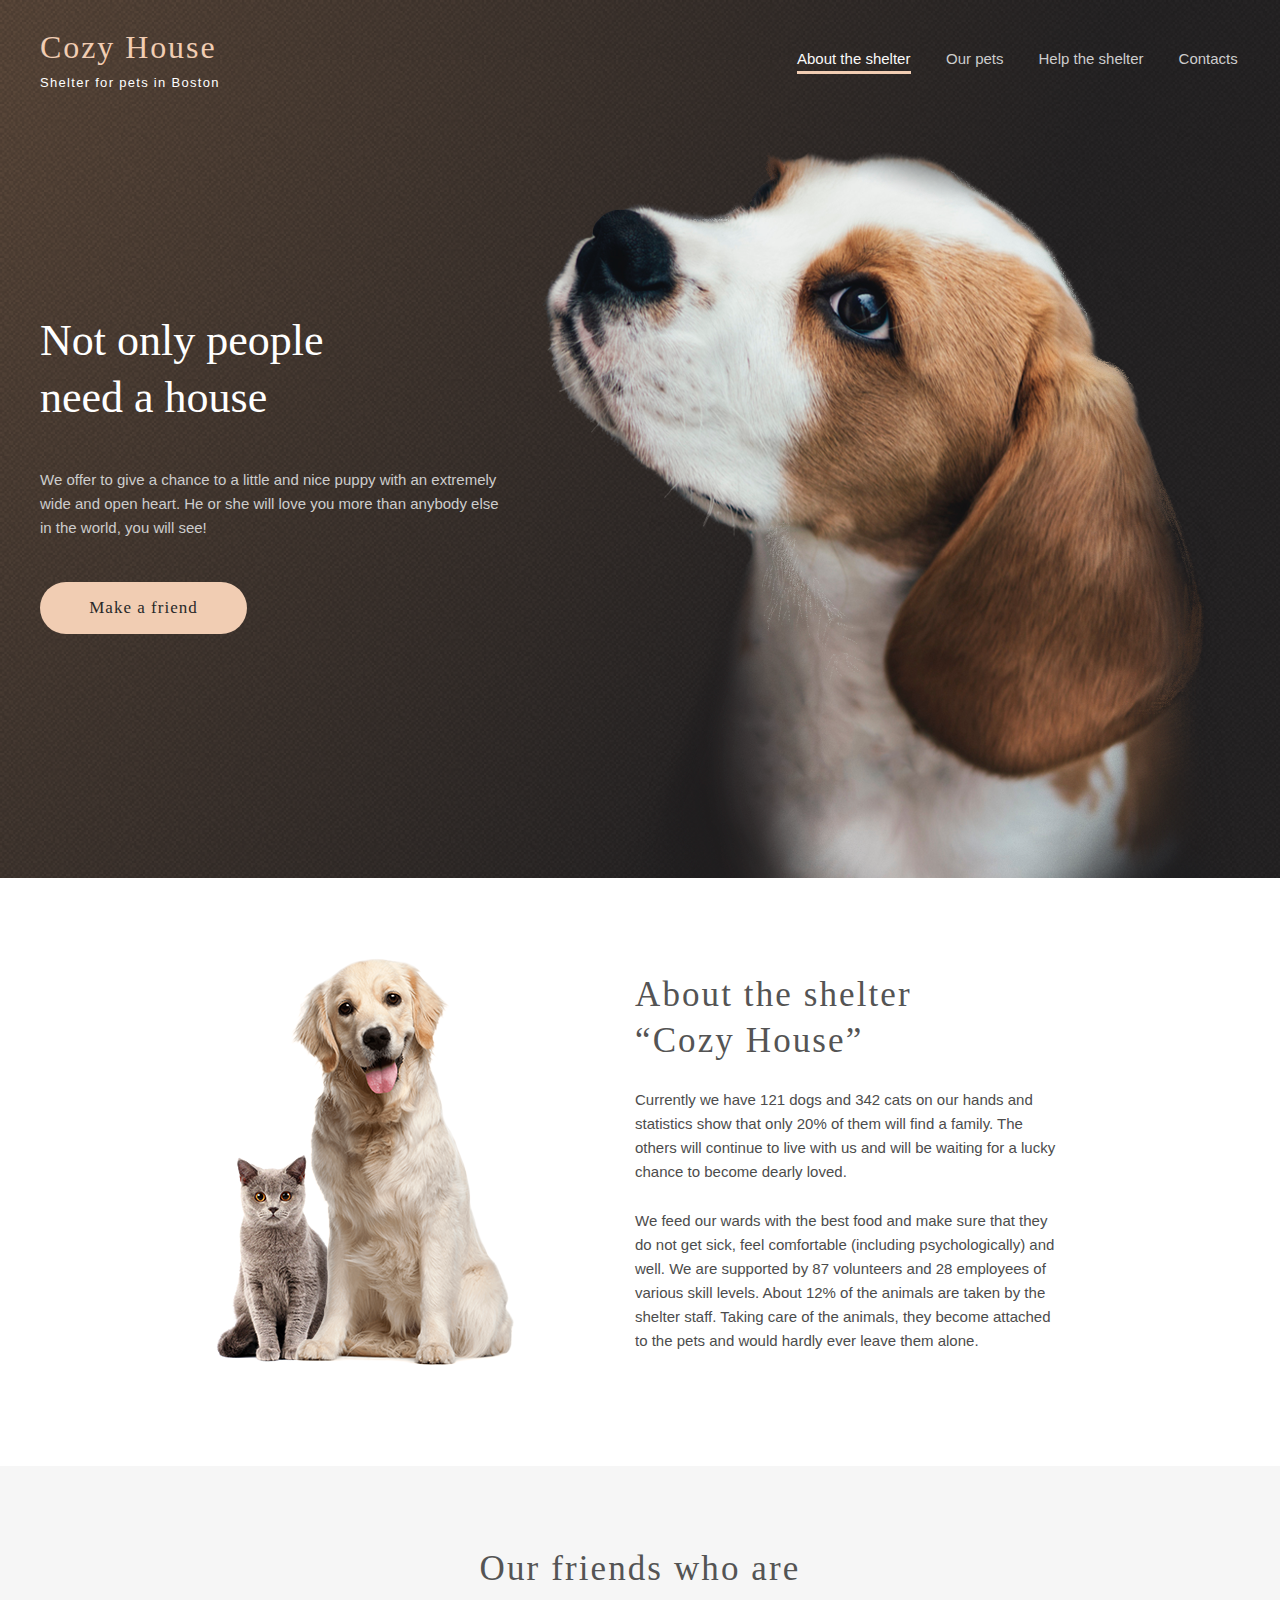
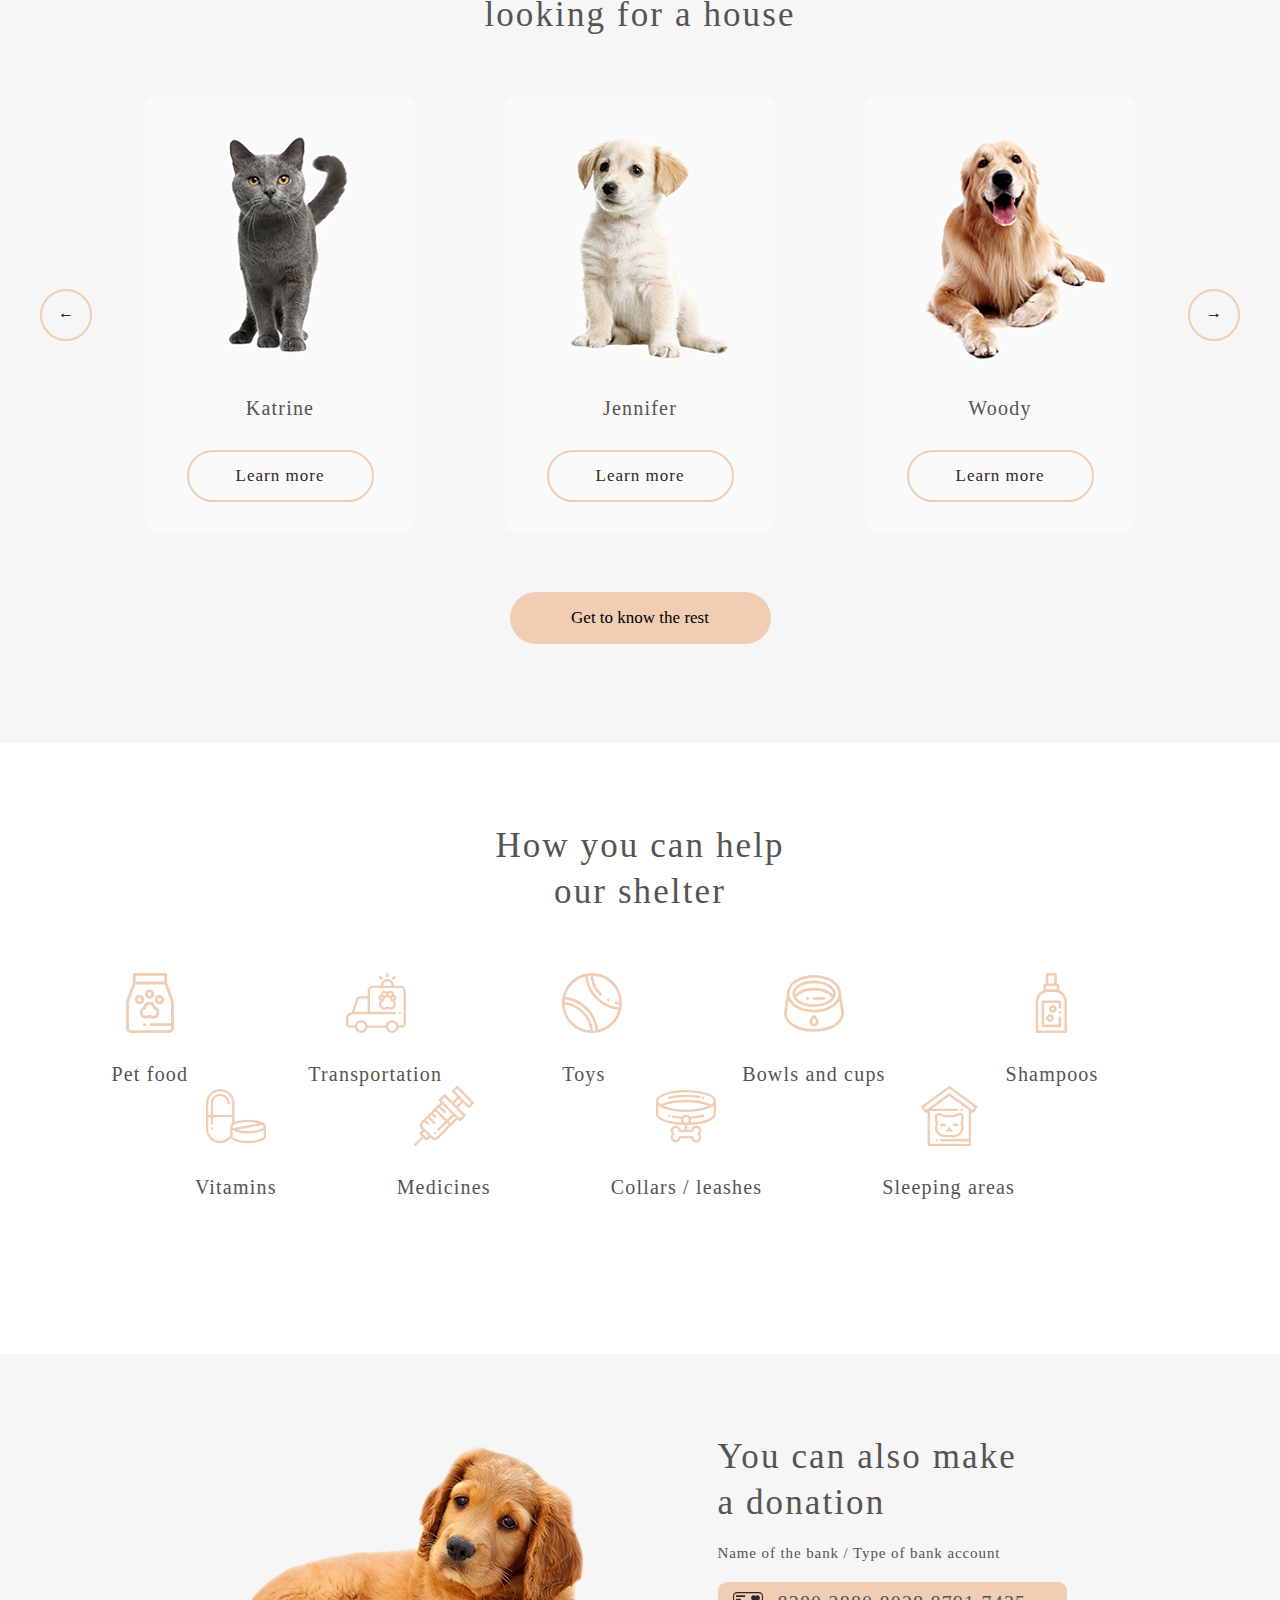
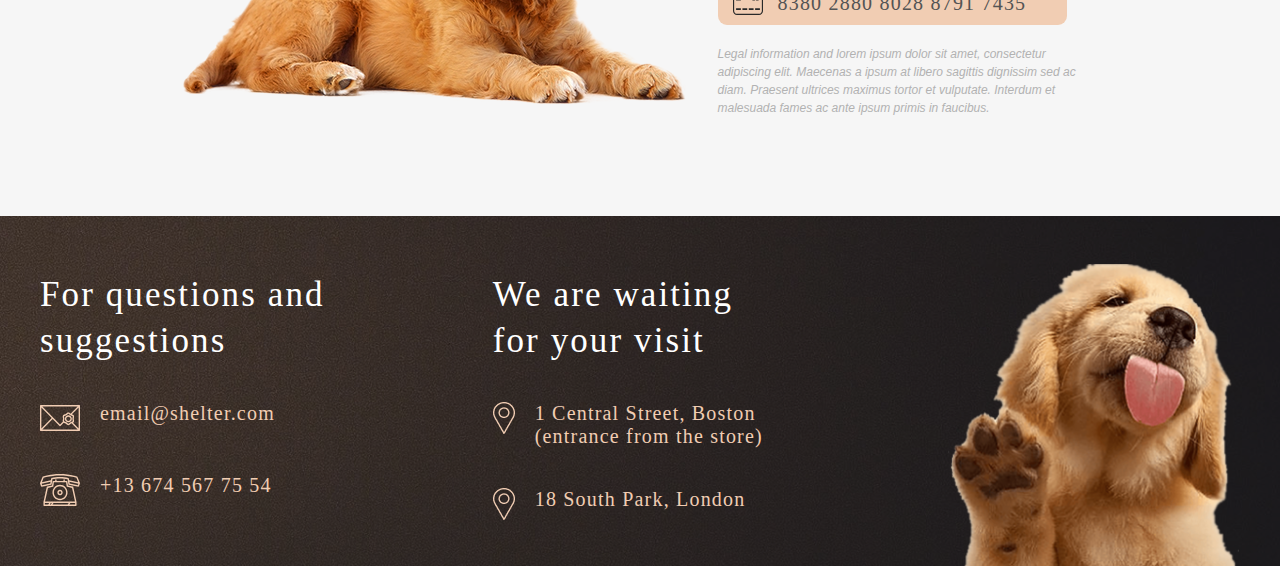
==== index.html @ f7af804f "feat: replaced folder" ====
<!DOCTYPE html>
<html lang="en">
<head>
    <meta charset="UTF-8">
    <meta http-equiv="X-UA-Compatible" content="IE=edge">
    <meta name="viewport" content="width=device-width, initial-scale=1.0">
    <title>Shelter</title>
    <link rel="shortcut icon" href="images/favicon.png" type="image/x-icon">
    <link rel="import" href="import/pets.html">
    <link rel="stylesheet" href="style.css">
</head>
<body>
    <header class="header bg">
        <div class="wrapper">
            <div class="header-wrapper">
                <div class="logo-container">
                    <a href="" class="logo">
                        <h2 class="logo-title">Cozy House</h2>
                        <p class="logo-subtitle">Shelter for pets in Boston</p>
                    </a>
                </div>
                <nav class="nav-conatiner">
                    <ul class="nav-menu">
                        <li class="nav-title">About the shelter
                            <div class="nav-title-line"></div>
                        </li>
                        <li class="nav-item"><a href="pets.html">Our pets</a></li>
                        <li class="nav-item"><a href="#help">Help the shelter</a></li>
                        <li class="nav-item"><a href="#footer">Contacts</a></li>
                    </ul>
                </nav>
            </div>
        </div>
    </header>
    <main class="main">
        <section class="not-only bg">
            <div class="not-only-wrapper wrapper">
                <div class="not-only-container">
                    <h1 class="not-only-title">Not only people need a house</h1>
                    <p class="not-only-text">We offer to give a chance to a little and nice puppy with an extremely wide and open heart. He or she will love you more than anybody else in the world, you will see!</p>
                    <form action="#our-friends">
                        <button class="not-only-button">Make a friend</button>
                    </form>
                </div>
                <div class="only-img-container">
                    <img src="images/start-screen-puppy.png" alt="">
                </div>
            </div>
        </section>
        <section class="about">
            <div class="about-wrapper wrapper">
                <div class="about-img-container">
                    <img src="images/about-pets.png" alt="">
                </div>
                <div class="about-text-container">
                    <h2 class="about-title">About the shelter “Cozy House”</h2>
                    <p class="about-text">Currently we have 121 dogs and 342 cats on our hands and statistics show that only 20% of them will find a family. The others will continue to live with us and will be waiting for a lucky chance to become dearly loved.</p>
                    <p class="about-text">We feed our wards with the best food and make sure that they do not get sick, feel comfortable (including psychologically) and well. We are supported by 87 volunteers and 28 employees of various skill levels. About 12% of the animals are taken by the shelter staff. Taking care of the animals, they become attached to the pets and would hardly ever leave them alone.</p>
                </div>
            </div>
        </section>
        <section class="pets" id="our-friends">
            <div class="pets-wrapper wrapper">
                <div class="pets-title-container">
                    <h2 class="pets-title">Our friends who
                        are looking for a house</h2>
                </div>
                <div class="pets-card-container">
                    <div class="left-arrow circle">
                        <span class="arrow">←</span>
                    </div>
                    <div class="katrine-container card">
                        <img src="images/pets-katrine.png" alt="">
                        <h3 class="pets-name">Katrine</h3>
                        <button class="pets-btn">Learn more</button>
                    </div>
                    <div class="jennifer-container card">
                        <img src="images/pets-jennifer.png" alt="">
                        <h3 class="pets-name">Jennifer</h3>
                        <button class="pets-btn">Learn more</button>
                    </div>
                    <div class="woody-container card">
                        <img src="images/pets-woody.png" alt="">
                        <h3 class="pets-name">Woody</h3>
                        <button class="pets-btn">Learn more</button>
                    </div>
                    <div class="right-arrow circle">
                        <span class="arrow">→</span> 
                    </div>
                </div>
                <div class="know-btn-container">
                    <form action="pets.html" class="to-know-link">
                        <button class="to-know-btn">Get to know the rest</button>
                    </form>
                </div>
            </div>
        </section>
        <section class="help" id="help">
            <div class="help-wrapper wrapper">
                <div class="help-title-container">
                    <h2 class="help-title">How you can help
                        our shelter</h2>
                </div>
                <div class="help-img-container">
                    <div class="pet-food picture">
                        <img src="images/pet-food.svg" alt="">
                        <p>Pet food</p>
                    </div>
                    <div class="transportation picture">
                        <img src="images/transportation.svg" alt="">
                        <p>Transportation</p>
                    </div>
                    <div class="toys picture">
                        <img src="images/toys.svg" alt="">
                        <p>Toys</p>
                    </div>
                    <div class="bowls picture">
                        <img src="images/bowls-and-cups.svg" alt="">
                        <p>Bowls and cups</p>
                    </div>
                    <div class="shampoos picture">
                        <img src="images/shampoos.svg" alt="">
                        <p>Shampoos</p>
                    </div>
                    <div class="vitamins picture">
                        <img src="images/vitamins.svg" alt="">
                        <p>Vitamins</p>
                    </div>
                    <div class="medicines picture">
                        <img src="images/medicines.svg" alt="">
                        <p>Medicines</p>
                    </div>
                    <div class="collars picture">
                        <img src="images/collars.svg" alt="">
                        <p>Collars / leashes</p>
                    </div>
                    <div class="sleeping picture">
                        <img src="images/sleeping-area.svg" alt="">
                        <p>Sleeping areas</p>
                    </div>
                </div>
            </div>
        </section>
        <section class="donation">
            <div class="donation-wrapper wrapper">
                <div class="donation-img">
                    <img src="images/donation-dog.png" alt="">
                </div>
                <div class="donation-text-container">
                    <h2 class="donation-title">You can also make a donation</h2>
                    <p class="donation-subtitle">Name of the bank / Type of bank account</p>
                    <div class="credit-card">
                        <img src="images/credit-card.svg" alt="">
                        <p><a href="#" class="card-number">8380 2880 8028 8791 7435</a></p>
                    </div>
                    <p class="remark">Legal information and lorem ipsum dolor sit amet, consectetur adipiscing elit. Maecenas a ipsum at libero sagittis dignissim sed ac diam. Praesent ultrices maximus tortor et vulputate. Interdum et malesuada fames ac ante ipsum primis in faucibus.</p>
                </div>
            </div>
        </section>
    </main>
    <footer class="footer" id="footer">
        <div class="footer-wrapper wrapper">
            <div class="for-questions-container comm">
                <h2 class="questions-title">For questions and suggestions</h2>
                <div class="email-contanier link">
                    <img src="images/email.svg" alt="">
                    <p><a href="mailto:gmail.com" class="email">email@shelter.com</a></p>
                </div>
                <div class="phone-container link">
                    <img src="images/phone.svg" alt="">
                    <p><a href="tel:+136745677554" class="phone">+13 674 567 75 54</a></p>
                </div>
            </div>
            <div class="for-visit-container comm">
                <h2 class="visit-title">We are waiting for your visit</h2>
                <div class="boston-contanier link">
                    <img src="images/marker.png" alt="">
                    <p class="boston-adress"><a href="https://goo.gl/maps/Cf7Hf8uhvpAfavXR6" target="_blank" class="london maps">1 Central Street, Boston (entrance from the store)</a></p>
                </div>
                <div class="london-container link">
                    <img src="images/marker.png" alt="">
                    <p><a href="https://goo.gl/maps/LwQgQwnL8hPdisD29" target="_blank" class="boston maps">18 South Park, London</a></p>
                </div>
            </div>
            <div class="footer-img-container">
                <img src="images/footer-dog.png" alt="">
            </div>
        </div>
    </footer>
<script src="index.js"></script>
</body>
</html>
---- style.css ----
*,
*::before,
*::after {
  box-sizing: border-box;
}

ul[class],
ol[class] {
  padding: 0;
}

body,
h1,
h2,
h3,
h4,
p,
ul[class],
ol[class],
li,
figure,
figcaption,
blockquote,
dl,
dd {
  margin: 0;
}

body {
  min-height: 100vh;
  scroll-behavior: smooth;
  text-rendering: optimizeSpeed;
  line-height: 1.5;
}

ul[class],
ol[class] {
  list-style: none;
}

a:not([class]) {
  text-decoration-skip-ink: auto;
}

a{
    text-decoration: none;
}

img {
  max-width: 100%;
  display: block;
}

article > * + * {
  margin-top: 1em;
}

input,
button,
textarea,
select {
  font: inherit;
}

.wrapper{
    max-width: 1200px;
    margin: 0 auto;
}

.header{
    padding-top: 30px;
    height: 60px;
}

.header-wrapper{
    display: flex;
    flex-wrap: wrap;
    align-items: center;
    justify-content: space-between;
}

.logo-container{
    align-items: center;
}

.logo-title{
    font-family: 'Georgia';
    font-style: normal;
    font-weight: 400;
    font-size: 32px;
    line-height: 110%;
    letter-spacing: 0.06em;
    color: #F1CDB3;
}

.logo-subtitle{
    font-family: 'Arial';
    font-style: normal;
    font-weight: 400;
    font-size: 13px;
    line-height: 15px;  
    letter-spacing: 0.1em;
    color: #FFFFFF;
    margin-top: 10px;
}

.nav-conatiner{
    width: 443px;
    height: 27px;
    left: 757px;
    top: 16px;
}

.nav-title{
    padding: 0px;
    font-family: 'Arial';
    font-style: normal;
    font-weight: 400;
    font-size: 15px;
    line-height: 160%;
    color: #FAFAFA;
}

.nav-title-line{
    width: 114px;
    height: 3px;
    background: #F1CDB3;
    
}

.nav-menu{
    display: flex;
    flex-wrap: wrap;
}

.nav-menu a{
    font-family: 'Arial';
    font-style: normal;
    font-weight: 400;
    font-size: 15px;
    line-height: 160%;
    color: #CDCDCD;
}

.nav-menu a:hover{
    opacity: 1.2;
    transition: 0.3s;
    cursor: pointer;
    color: #FAFAFA;
}

.nav-item{
    font-family: 'Arial';
    font-style: normal;
    font-weight: 400;
    font-size: 15px;
    line-height: 160%;
    color: #CDCDCD;
    margin-left: 35px;
}

.nav-item:hover{
    opacity: 1.2;
    transition: 0.3s;
    cursor: pointer;
    color: #FAFAFA;
}

.bg{
    background:url(images/start-screen.png) ;
    background-size: cover;
}

.not-only{
   height: 818px;
}

.not-only-wrapper{
    display: flex;
    justify-content: space-between;
    align-items: center;
}

.not-only-container{
    margin-bottom: 155px;
    justify-content: space-between;
}


.not-only-title{
    max-width: 310px;
    padding-top: 163px;
    padding-bottom: 42px;
    font-family: 'Georgia';
    font-style: normal;
    font-weight: 400;
    font-size: 44px;
    line-height: 130%;
    color: #FFFFFF;
}

.not-only-text{
    max-width: 460px;
    padding-bottom: 42px;
    font-family: 'Arial';
    font-style: normal;
    font-weight: 400;
    font-size: 15px;
    line-height: 160%;
    color: #CDCDCD;
}

.not-only-button{
    width: 207px;
    height: 52px;
    background: #F1CDB3;
    border-radius: 100px;
    border-style: none;
    font-family: 'Georgia';
    font-style: normal;
    font-weight: 400;
    font-size: 17px;
    line-height: 130%;
    letter-spacing: 0.06em;
    color: #292929;
}

.not-only-button a{
    font-family: 'Georgia';
    font-style: normal;
    font-weight: 400;
    font-size: 17px;
    line-height: 130%;
    letter-spacing: 0.06em;
    color: #292929;
}

.not-only-button:hover{
    cursor: pointer;
    transition: 0.6s;
    background: #FDDCC4;
}

.not-only-button::before{
    opacity: 1.2;
}

.only-img-container{
    display: flex;
    flex-direction: column;
    align-items: flex-end;
    margin-top: 90px;
}

.about{
    height: 588px;
}

.about-wrapper{
    display: flex;
    justify-content: center;
}

.about-img-container{
    margin-top: 80px;
    margin-right: 120px;
}

.about-text-container{
    display: flex;
    flex-direction: column;
    margin-top: 94px;
}

.about-title{
    max-width: 370px;
    margin-bottom: 25px;
    font-family: 'Georgia';
    font-style: normal;
    font-weight: 400;
    font-size: 35px;
    line-height: 130%;
    align-items: center;
    letter-spacing: 0.06em;
    color: #545454;
}

.about-text{
    max-width: 430px;
    padding-bottom: 25px;
    font-family: 'Arial';
    font-style: normal;
    font-weight: 400;
    font-size: 15px;
    line-height: 160%;
    color: #4C4C4C;
}

.about-text:last-child{
    padding-bottom: 0px;
}

.pets{
    height: 877px;
    background-color: #F6F6F6;
}

.pets-title-container{
    display: flex;
    justify-content: center;
}

.pets-title{
    max-width: 400px;
    text-align: center;
    padding-top: 80px;
    font-family: 'Georgia';
    font-style: normal;
    font-weight: 400;
    font-size: 35px;
    line-height: 130%;
    letter-spacing: 0.06em;
    color: #545454;
}

.pets-card-container{
    display: flex;
    flex-direction: row;
    justify-content: center;
    height: 435px;
    margin-top: 60px;
}

.circle{
    width: 52px;
    height: 52px;
    border: 2px solid #F1CDB3;
    border-radius: 100px;
    margin-top: 192px;
}

.circle:hover{
    cursor: pointer;
    transition: 0.6s;
    background: #FDDCC4;
    border-color: #FDDCC4;
}

.arrow{
    display: flex;
    justify-content: center;
    margin-top: 10px;
}

.left-arrow{
    margin-right: 53px;
}

.right-arrow{
    margin-left: 53px;
}

.card{
    width: 270px;
    height: 435px;
    background-color: #FAFAFA;
    border-radius: 9px;
    margin-right: 90px;
}

.card:hover{
    background-color: #FFFFFF;
    opacity: 0.7s;
    cursor: pointer;
    transition: 0.6s;
}

.woody-container{
    margin-right: 0;
}

.pets-name{
    font-family: 'Georgia';
    font-style: normal;
    font-weight: 400;
    font-size: 20px;
    line-height: 23px;
    letter-spacing: 0.06em;
    color: #545454;
    padding-top: 30px;
    text-align: center;
}

.pets-btn{
    width: 187px;
    height: 52px;
    border: 2px solid #F1CDB3;
    border-radius: 100px;
    margin-top: 30px;
    margin-left: 41.5px;
    font-family: 'Georgia';
    font-style: normal;
    font-weight: 400;
    font-size: 17px;
    line-height: 130%;
    letter-spacing: 0.06em;
    color: #292929;
    background-color: #FAFAFA;
}

.pets-btn:hover{
    background: #FDDCC4;
    border-color:#FDDCC4;
    cursor: pointer;
    transition: 0.6s;
}

.know-btn-container{
    display: flex;
    justify-content: center;
}

.to-know-btn{
    width: 261px;
    height: 52px;
    margin-top: 60px;
    background: #F1CDB3;
    border-radius: 100px;
    border-style: none;
    border-color:#F1CDB3 ;
}

.to-know-link{
    font-family: 'Georgia';
    font-style: normal;
    font-weight: 400;
    font-size: 17px;
    text-align: center;
    line-height: 130%;
    letter-spacing: 0.06em;
    color: #292929;
}

.to-know-btn:hover{
    cursor: pointer;
    transition: 0.6s;
    background: #FDDCC4;
}

.help{
    height: 611px;
    background: #FFFFFF;
}

.help-title-container{
    display: flex;
    justify-content: center;
}

.help-title{
    margin-top: 80px;
    max-width: 308px;
    height: 90px;
    font-family: 'Georgia';
    font-style: normal;
    font-weight: 400;
    font-size: 35px;
    line-height: 130%;
    text-align: center;
    letter-spacing: 0.06em;
    color: #545454;
}

.help-img-container{
    display: flex;
    flex-direction: row;
    justify-content: center;
    flex-wrap: wrap;
    align-items: center;
    align-content: space-around;
    margin-top: 60px;
    margin-left: 50px;
}

.picture{
    margin-right: 120px;
}

.help-img-container p{
    margin-top: 30px;
    font-family: 'Georgia';
    font-style: normal;
    font-weight: 400;
    font-size: 20px;
    line-height: 115%;
    letter-spacing: 0.06em;
    color: #545454;
}

.help-img-container img{
   margin: 0 auto;
}

.donation{
    height: 462px;
    background-color: #F6F6F6;
}

.donation-wrapper{
    display: flex;
    width: 915px;
}

.donation-img{
    margin-top: 91px;
}

.donation-text-container{
    margin-top: 80px;
    margin-left: 30px;
}

.donation-title{
    max-width: 300px;
    font-family: 'Georgia';
    font-style: normal;
    font-weight: 400;
    font-size: 35px;
    line-height: 130%;
    align-items: center;
    letter-spacing: 0.06em;
    color: #545454;
}

.donation-subtitle{
    margin-top: 20px;
    font-family: 'Georgia';
    font-style: normal;
    font-weight: 400;
    font-size: 15px;
    line-height: 110%;
    align-items: center;
    letter-spacing: 0.06em;
    color: #545454;
}

.credit-card{
    display: flex;
    margin-top: 20px;
    width: 349px;
    height: 43px;
    background: #F1CDB3;
    border-radius: 9px;
}

.credit-card img{
    max-width: 30px;
    max-height: 23px;
    margin-top: 10px;
    margin-left: 15px;
}

.credit-card p{
    margin-top: 10px;
}

.card-number{
    margin-left: 15px;
    font-family: 'Georgia';
    font-style: normal;
    font-weight: 400;
    font-size: 20px;
    line-height: 115%;
    letter-spacing: 0.06em;
    color: #545454;
    text-align: center;
}

.remark{
    max-width: 380px;
    margin-top: 20px;
    font-family: 'Arial';
    font-style: italic;
    font-weight: 400;
    font-size: 12px;
    line-height: 18px;
    align-items: center;
    color: #B2B2B2;
}

.footer{
    height: 350px;
    background: url(images/footer-background.png);
    background-size: cover;
}

.footer-wrapper{
    display: flex;
}

.questions-title{
    max-width: 300px;
    height: 90px;
    font-family: 'Georgia';
    font-style: normal;
    font-weight: 400;
    font-size: 35px;
    line-height: 130%;
    letter-spacing: 0.06em;
    color: #FFFFFF;
}

.visit-title{
    max-width: 270px;
    height: 90px;
    font-family: 'Georgia';
    font-style: normal;
    font-weight: 400;
    font-size: 35px;
    line-height: 130%;
    letter-spacing: 0.06em;
    color: #FFFFFF;
}

.footer p{
    font-family: 'Georgia';
    font-style: normal;
    font-weight: 400;
    font-size: 20px;
    line-height: 115%;
    letter-spacing: 0.06em;
    color: #F1CDB3;
}

.phone{
    font-family: 'Georgia';
    font-style: normal;
    font-weight: 400;
    font-size: 20px;
    line-height: 115%;
    letter-spacing: 0.06em;
    color: #F1CDB3;
}

.email{
    font-family: 'Georgia';
    font-style: normal;
    font-weight: 400;
    font-size: 20px;
    line-height: 115%;
    letter-spacing: 0.06em;
    color: #F1CDB3;
}

.comm{
    margin-top: 56px;
}

.boston-adress{
    max-width: 260px;
}

.link{
    margin-top: 40px;
    display: flex;
}

.maps{
    font-family: 'Georgia';
    font-style: normal;
    font-weight: 400;
    font-size: 20px;
    line-height: 115%;
    letter-spacing: 0.06em;
    color: #F1CDB3;
}

.link p{
    margin-left: 20px;
}

.for-visit-container{
    margin-left: 160px;
}

.for-visit-container img{
    max-width: 22px;
    max-height: 32px;
}

.footer-img-container{
    margin-left: 160px;
    margin-top: 48px;
}
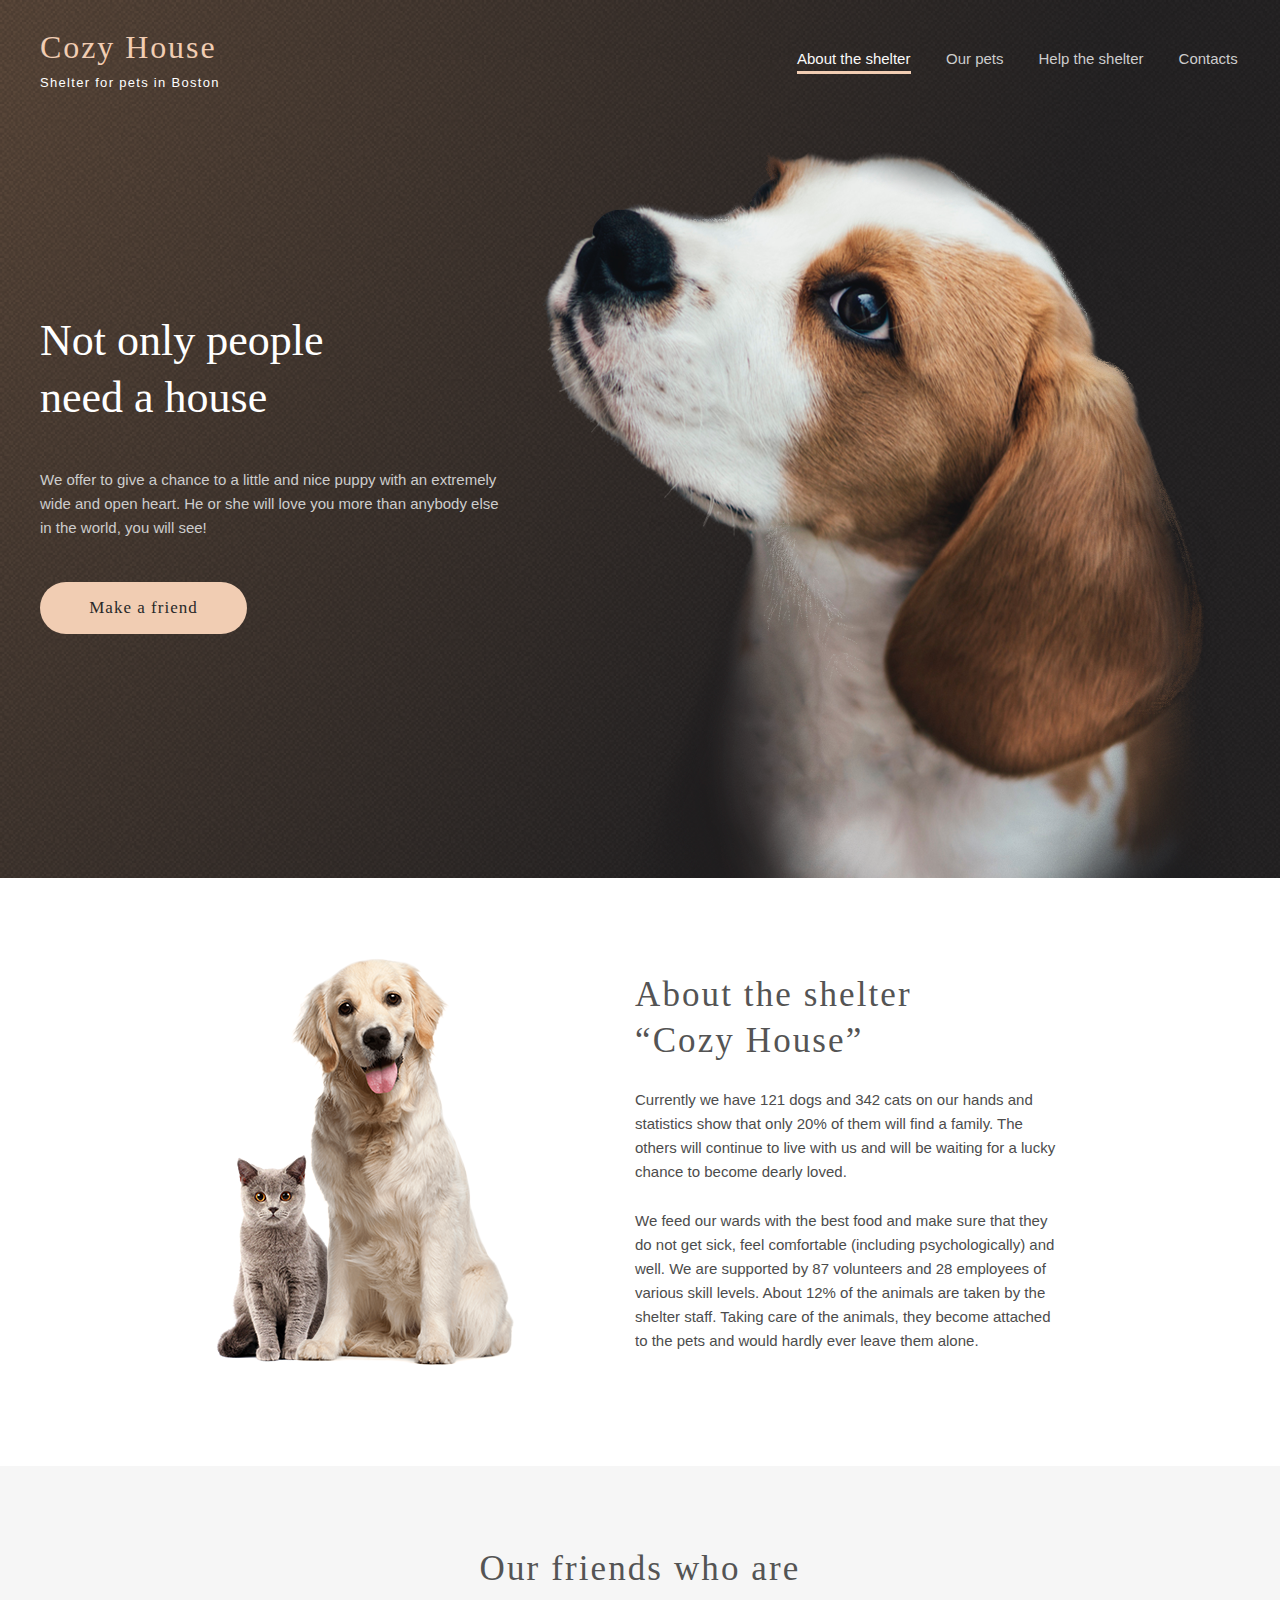
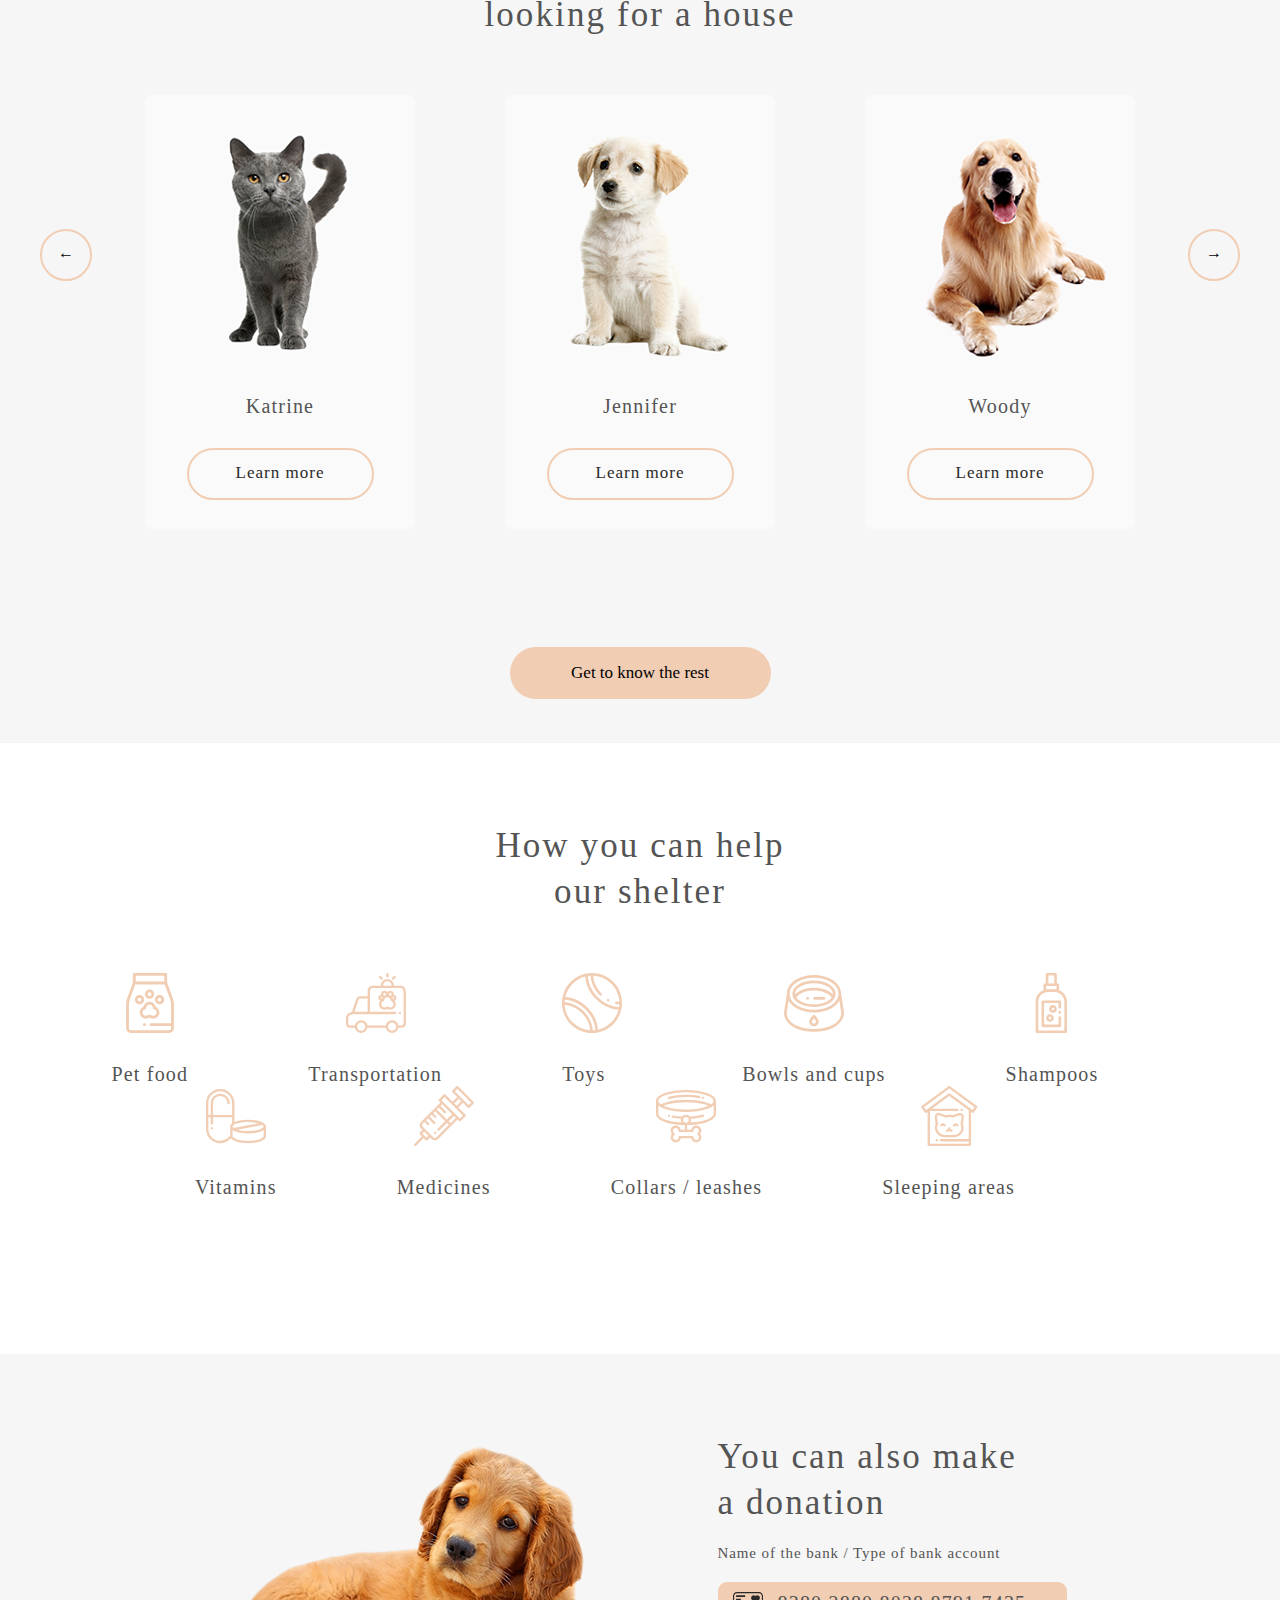
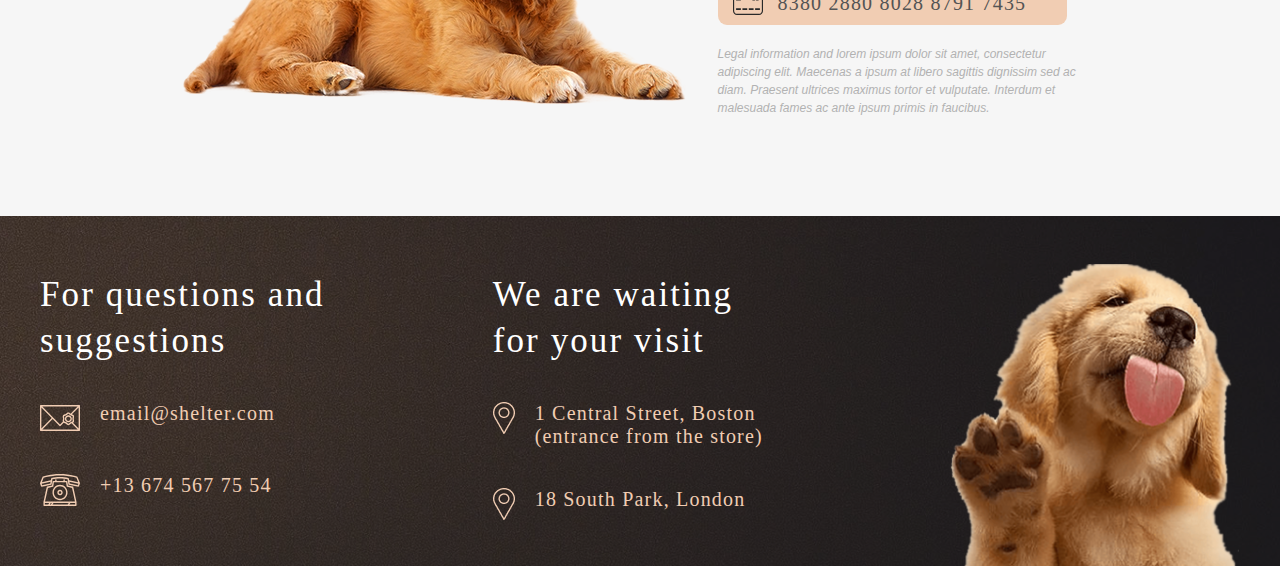
==== commit 40ee3ab8: "feat: add slider basic" ====
--- a/index.html
+++ b/index.html
@@ -9,7 +9,7 @@
     <link rel="import" href="import/pets.html">
     <link rel="stylesheet" href="style.css">
 </head>
-<body>
+<body class="body">
     <header class="header bg">
         <div class="wrapper">
             <div class="header-wrapper">
@@ -19,7 +19,8 @@
                         <p class="logo-subtitle">Shelter for pets in Boston</p>
                     </a>
                 </div>
-                <nav class="nav-conatiner">
+                <div class="opacity"></div>
+                <nav class="nav-conatiner" style="@import">
                     <ul class="nav-menu">
                         <li class="nav-title">About the shelter
                             <div class="nav-title-line"></div>
@@ -28,7 +29,17 @@
                         <li class="nav-item"><a href="#help">Help the shelter</a></li>
                         <li class="nav-item"><a href="#footer">Contacts</a></li>
                     </ul>
+                    <div class="burger-close">
+                        <span class="close-line"></span>
+                        <span class="close-line"></span>
+                        <span class="close-line"></span>
+                    </div>
                 </nav>
+                <div class="header-burger burger">
+                    <span class="burger-line line-first"></span>
+                    <span class="burger-line line-second"></span>
+                    <span class="burger-line line-third"></span>
+                </div>
             </div>
         </div>
     </header>
@@ -65,24 +76,84 @@
                     <h2 class="pets-title">Our friends who
                         are looking for a house</h2>
                 </div>
-                <div class="pets-card-container">
+                    <div class="pop-up hide">
+                        <div class="pop-up wrapper">
+                            <div class="pop-up-img">
+                                <img src="images/pets-jennifer modal.png" alt="">
+                            </div>
+                            <div class="text-container">
+                                <p class="pets-title-pop-up">Jennifer</p>
+                                <p class="pets-type">Dog - Labrador</p>
+                                <p class="pets-text">Jennifer is a sweet 2 months old Labrador that is patiently waiting to find a new forever home. This girl really enjoys being able to go outside to run and play, but won't hesitate to play up a storm in the house if she has all of her favorite toys.</p>
+                                <nav class="pets-nav-container">
+                                    <ul class="pets-nav">
+                                        <li class="Age">Age: 2 months</li>
+                                        <li class="inoculations">Inoculations: none</li>
+                                        <li class="diseases">Diseases: none</li>
+                                        <li class="parasites">Parasites: none</li>
+                                    </ul>
+                                </nav>
+                            </div>
+                        </div>
+                    </div>
+                <div class="pets-slider-container">
                     <div class="left-arrow circle">
                         <span class="arrow">←</span>
                     </div>
-                    <div class="katrine-container card">
-                        <img src="images/pets-katrine.png" alt="">
-                        <h3 class="pets-name">Katrine</h3>
-                        <button class="pets-btn">Learn more</button>
-                    </div>
-                    <div class="jennifer-container card">
-                        <img src="images/pets-jennifer.png" alt="">
-                        <h3 class="pets-name">Jennifer</h3>
-                        <button class="pets-btn">Learn more</button>
-                    </div>
-                    <div class="woody-container card">
-                        <img src="images/pets-woody.png" alt="">
-                        <h3 class="pets-name">Woody</h3>
-                        <button class="pets-btn">Learn more</button>
+                    <div class="slider-wrapper wrapper">
+                        <div class="slider hide">
+                            <div class="slider-left block">
+                                <div class="sophia-container card" data-pets="sophia">
+                                    <img src="images/pets-spohia.png" alt="">
+                                    <h3 class="pets-name">Sophia</h3>
+                                    <button class="pets-btn">Learn more</button>
+                                </div>
+                                <div class="timmy-container card" data-pets="timmy">
+                                    <img src="images/pets-timmy.png" alt="">
+                                    <h3 class="pets-name">Timmy</h3>
+                                    <button class="pets-btn">Learn more</button>
+                                </div>
+                                <div class="charly-container card" data-pets="charly">
+                                    <img src="images/pets-charly.png" alt="">
+                                    <h3 class="pets-name">Charly</h3>
+                                    <button class="pets-btn">Learn more</button>
+                                </div>
+                            </div>
+                            <div class="slider-active block">
+                                <div class="katrine-container card" data-pets="katrine">
+                                    <img src="images/pets-katrine.png" alt="">
+                                    <h3 class="pets-name">Katrine</h3>
+                                    <button class="pets-btn">Learn more</button>
+                                </div>
+                                <div class="jennifer-container card" data-pets="jennifer">
+                                    <img src="images/pets-jennifer.png" alt="">
+                                    <h3 class="pets-name">Jennifer</h3>
+                                    <button class="pets-btn">Learn more</button>
+                                </div>
+                                <div class="woody-container card" data-pets="woody">
+                                    <img src="images/pets-woody.png" alt="">
+                                    <h3 class="pets-name">Woody</h3>
+                                    <button class="pets-btn">Learn more</button>
+                                </div>
+                            </div>
+                            <div class="slider-right block">
+                                <div class="scarlet-container card" data-pets="scarlet">
+                                    <img src="images/pets-scarlet.png" alt="">
+                                    <h3 class="pets-name">Scarlet</h3>
+                                    <button class="pets-btn">Learn more</button>
+                                </div>
+                                <div class="freddie-container card" data-pets="freddie">
+                                    <img src="images/pets-ferddie.png" alt="">
+                                    <h3 class="pets-name">Freddie</h3>
+                                    <button class="pets-btn">Learn more</button>
+                                </div>
+                                <div class="sophia-container card" data-pets="sophia">
+                                    <img src="images/pets-spohia.png" alt="">
+                                    <h3 class="pets-name">Sophia</h3>
+                                    <button class="pets-btn">Learn more</button>
+                                </div>
+                            </div>
+                        </div>
                     </div>
                     <div class="right-arrow circle">
                         <span class="arrow">→</span> 
@@ -114,27 +185,27 @@
                         <img src="images/toys.svg" alt="">
                         <p>Toys</p>
                     </div>
-                    <div class="bowls picture">
+                    <div class="bowls picture second">
                         <img src="images/bowls-and-cups.svg" alt="">
                         <p>Bowls and cups</p>
                     </div>
-                    <div class="shampoos picture">
+                    <div class="shampoos picture second">
                         <img src="images/shampoos.svg" alt="">
                         <p>Shampoos</p>
                     </div>
-                    <div class="vitamins picture">
+                    <div class="vitamins picture second">
                         <img src="images/vitamins.svg" alt="">
                         <p>Vitamins</p>
                     </div>
-                    <div class="medicines picture">
+                    <div class="medicines picture second">
                         <img src="images/medicines.svg" alt="">
                         <p>Medicines</p>
                     </div>
-                    <div class="collars picture">
+                    <div class="collars picture second">
                         <img src="images/collars.svg" alt="">
                         <p>Collars / leashes</p>
                     </div>
-                    <div class="sleeping picture">
+                    <div class="sleeping picture second">
                         <img src="images/sleeping-area.svg" alt="">
                         <p>Sleeping areas</p>
                     </div>
--- a/style.css
+++ b/style.css
@@ -166,6 +166,35 @@
     color: #FAFAFA;
 }
 
+.header-burger{
+    width: 30px;
+    height: 22px;
+    position: relative;
+    display: none;
+    transition: 0.3s all linear;
+}
+
+.burger-line{
+    display: block;
+    width: 100%;
+    border: 1px solid #F1CDB3;
+    left: 0;
+    position: absolute;
+}
+
+.line-first{
+    top: 0;
+}
+
+.line-second{
+    top: 50%;
+    transform: translateY(-50%);
+}
+
+.line-third{
+    bottom: 0;
+}
+
 .bg{
     background:url(images/start-screen.png) ;
     background-size: cover;
@@ -178,6 +207,7 @@
 .not-only-wrapper{
     display: flex;
     justify-content: space-between;
+    flex-wrap: wrap;
     align-items: center;
 }
 
@@ -248,6 +278,7 @@
 .only-img-container{
     display: flex;
     flex-direction: column;
+    flex-wrap: wrap;
     align-items: flex-end;
     margin-top: 90px;
 }
@@ -258,6 +289,7 @@
 
 .about-wrapper{
     display: flex;
+    flex-wrap: wrap;
     justify-content: center;
 }
 
@@ -268,6 +300,7 @@
 
 .about-text-container{
     display: flex;
+    flex-wrap: wrap;
     flex-direction: column;
     margin-top: 94px;
 }
@@ -307,6 +340,7 @@
 
 .pets-title-container{
     display: flex;
+    flex-wrap: wrap;
     justify-content: center;
 }
 
@@ -323,13 +357,139 @@
     color: #545454;
 }
 
-.pets-card-container{
+.pets-slider-container{
     display: flex;
+    flex-wrap: wrap;
     flex-direction: row;
     justify-content: center;
-    height: 435px;
-    margin-top: 60px;
-}
+    height: 550px;
+    max-width: 1200px;
+    min-height: 435px;
+}
+
+.pop-up{
+    background-color:  #FAFAFA;
+    margin-top: 188px;
+    margin: auto;
+    width: 900px;
+    height: 500px;
+    display: flex;
+    z-index: 10;
+}
+
+.pop-up-img{
+    width: 500px;
+    height: 500px;
+}
+
+.text-container{
+    width: 351px;
+    height: 362px;
+}
+
+.pets-title-pop-up{
+    width: 145px;
+    height: 45px;
+    left: 1px;
+    top: 0px;
+    font-family: 'Georgia';
+    font-style: normal;
+    font-weight: 400;
+    font-size: 35px;
+    line-height: 130%;
+    letter-spacing: 0.06em;
+    color: #000000;
+    margin-top: 50px;
+}
+
+.pets-type{
+    width: 151px;
+    height: 23px;
+    left: 1px;
+    top: 55px;
+    font-family: 'Georgia';
+    font-style: normal;
+    font-weight: 400;
+    font-size: 18px;
+    line-height: 115%;
+    letter-spacing: 0.06em;
+    color: #000000;
+    margin-top: 10px;
+}
+
+.pets-text{
+    width: 350px;
+    height: 102px;
+    left: 1px;
+    top: 118px;
+    font-family: 'Georgia';
+    font-style: normal;
+    font-weight: 400;
+    font-size: 15px;
+    line-height: 110%;
+    letter-spacing: 0.06em;
+    color: #000000;
+    margin-top: 40px;
+}
+
+.pets-nav-container{
+    margin-top: 40px;
+}
+
+.pets-nav li{
+    font-family: 'Georgia';
+    font-style: normal;
+    font-weight: 400;
+    font-size: 15px;
+    line-height: 110%;
+    letter-spacing: 0.06em;
+    color: #000000;
+    margin-top: 10px;
+}
+
+.hide{
+    display: none;
+}
+
+.crad, .block, .slider{
+    display: flex;
+}
+
+.slider-wrapper{
+    width: 990px;
+    overflow-x: hidden;
+}
+
+.slider{
+    position: relative;
+    left: -1080px;
+    max-width: 990px;
+    height: 100%;
+    display: flex;
+    justify-content: space-between;
+    align-items: center;
+}
+
+@keyframes move-right {
+    from {left: -1080px;}
+    to {left: -2160px;}
+}
+
+.transition-right{
+    animation-name: move-right;
+    animation-duration: 3s;
+}
+
+@keyframes move-left {
+    from {left: -1080px;}
+    to {left: 0px;}
+}
+
+.transition-left{
+    animation-name: move-left;
+    animation-duration: 3s;
+}
+
 
 .circle{
     width: 52px;
@@ -348,6 +508,7 @@
 
 .arrow{
     display: flex;
+    flex-wrap: wrap;
     justify-content: center;
     margin-top: 10px;
 }
@@ -417,6 +578,7 @@
 
 .know-btn-container{
     display: flex;
+    flex-wrap: wrap;
     justify-content: center;
 }
 
@@ -454,6 +616,7 @@
 
 .help-title-container{
     display: flex;
+    flex-wrap: wrap;
     justify-content: center;
 }
 
@@ -508,6 +671,7 @@
 
 .donation-wrapper{
     display: flex;
+    flex-wrap: wrap;
     width: 915px;
 }
 
@@ -546,6 +710,7 @@
 
 .credit-card{
     display: flex;
+    flex-wrap: wrap;
     margin-top: 20px;
     width: 349px;
     height: 43px;
@@ -691,4 +856,1051 @@
 .footer-img-container{
     margin-left: 160px;
     margin-top: 48px;
-}+}
+
+@media screen and (max-width: 1279px) and (min-width: 769px) {
+    body{
+        overflow-x:hidden;
+    }
+
+    .wrapper{
+        max-width: 94.3%;
+    }
+
+    .bg{
+        background: url(images/bg\ 768.png);
+        background-size: cover;
+    }
+
+    .not-only{
+        height: 0.34%;
+    }
+
+    .not-only-container{
+        width: 30.94vw;
+        margin-top: 8.14%;
+        margin-bottom: 9.05%;
+    }
+
+    .not-only-title{
+        max-width: 80.05%;
+        max-height: 20.3%;
+        padding-top: 0%;
+        margin-top: 10%;
+    }
+
+    .not-only-button{
+        margin-left: 16.4%;
+    }
+
+    .only-img-container{
+        width: 60.53vw;
+        height: 50%;
+    }
+
+    .about{
+        height: 5.34%;
+    }
+
+    .about-text-container{
+        max-width: 40%;
+        margin-bottom: 80px;
+        
+    }
+
+    .about-img-container{
+        margin-top: 12%;
+        max-width: 35%;
+    }
+
+    .card{
+        margin-right: 40px;
+        max-width: 30%;
+    }
+
+    .pets-btn{
+        margin-left: 12%;
+    }
+    
+    .know-btn-container{
+        max-width: 50%;
+        max-height: 20%;
+        margin: auto;
+    }
+
+    .katrine-container{
+        margin-left: 12px;
+    }
+
+    .woody-container{
+        display: none;
+    }
+
+    .jennifer-container{
+        margin-right: 12px;
+    }
+
+    .circle{
+        max-width: 52px;
+        max-height: 52px;
+    }
+
+    .left-arrow{
+        margin-right: 0px;
+    }
+
+    .right-arrow{
+        margin-left: 0px;
+    }
+
+    .help{
+        height: 779px;
+    }
+
+    .help-wrapper{
+        max-width: 85%;
+        max-height: 599px;
+    }
+
+    .help-img-container{
+        max-width: 85%;
+        justify-content: space-between;
+        margin: auto;
+        margin-top: 60px;
+    }
+
+    .help-title-container{
+        max-height: 30%;
+    }
+
+
+    .picture{
+        margin-right: 60px;
+    }
+
+    .picture:last-child{
+        margin-right: 0px;
+    }
+
+    .donation{
+        height: 38%;
+    }
+
+    .donation-text-container{
+        order: 2;
+        margin: auto;
+        margin-top: 7%;
+        margin-bottom: 7%;
+        max-width: 46%;
+    }
+
+    .donation-img{
+        margin: auto;
+        margin-top: 6%;
+        order: 1;
+        margin-bottom: 5%;
+        max-width: 50%;
+    }
+
+    .footer{
+        height: 38%;
+        background: url(images/footer-background\ 768.png);
+        background-size: cover;
+    }
+
+    .footer-wrapper{
+        flex-direction: row;
+        flex-wrap: wrap;
+    }
+
+    .for-questions-container{
+        margin-left: 4%;
+        max-width: 40%;
+        order: 1;
+    }
+
+    .for-visit-container{
+        margin-left: 4.2%;
+        order: 2;
+        max-width: 40%;
+    }
+
+    .visit-title{
+        max-width: 270px;
+        max-height: 90px;
+    }
+
+    .questions-title{
+        width: 280px;
+        max-height: 90px;
+    }
+
+    .footer-img-container{
+        margin: auto;
+        margin-top: 4%;
+        order: 3;
+        width: 30%;
+        height: 40%;
+    }
+}
+
+@media screen and (max-width: 768px){
+    body{
+        overflow-x:hidden;
+    }
+
+    .wrapper{
+        max-width: 708px;
+        margin: 0 auto;
+    }
+
+    .header{
+        height: 60px;
+    }
+
+    .bg{
+        background: url(images/bg\ 768.png);
+        background-size: cover;
+    }
+
+    .not-only{
+        height: 1105px;
+    }
+
+    .not-only-wrapper{
+        display: flex;
+        flex-direction: column;
+        flex-wrap: wrap;
+    }
+
+    .not-only-container{
+        margin-top: 90px;
+        margin-bottom: 100px;
+    }
+
+    .not-only-title{
+        width: 310px;
+        height: 114px;
+        padding-top: 0px;
+    }
+
+    .not-only-text{
+        margin-top: 42px;
+    }
+
+    .not-only-button{
+        margin-left: 126px;
+    }
+
+    .only-img-container{
+        max-width: 569px;
+        max-height: 593px;
+        margin-top: 0px
+    }
+
+    .about{
+        height: 1048px;
+    }
+
+    .about-wrapper{
+        display: flex;
+        flex-direction: column;
+        flex-wrap: wrap;
+        max-width: 437px;
+    }
+
+    .about-text-container{
+        margin-bottom: 80px;
+        order: 1;
+    }
+
+    .about-img-container{
+        margin: 0 auto;
+        order: 2;
+    }
+
+    .card{
+        margin-right: 40px;
+    }
+
+    .katrine-container{
+        margin-left: 12px;
+    }
+
+    .woody-container{
+        display: none;
+    }
+
+    .jennifer-container{
+        margin-right: 12px;
+    }
+
+    .circle{
+        max-width: 52px;
+        max-height: 52px;
+    }
+
+    .left-arrow{
+        margin-right: 0px;
+    }
+
+    .right-arrow{
+        margin-left: 0px;
+    }
+
+    .help{
+        height: 779px;
+    }
+
+    .help-wrapper{
+        max-width: 630px;
+        max-height: 599px;
+    }
+
+    .help-img-container{
+        max-width: 630px;
+        justify-content: space-between;
+        margin: auto;
+        margin-top: 60px;
+    }
+
+    .picture{
+        margin-right: 60px;
+    }
+
+    .picture:last-child{
+        margin-right: 0px;
+    }
+
+    .second{
+        margin-top: 55px;
+    }
+
+    .donation{
+        height: 783px;
+    }
+
+    .donation-wrapper{
+        flex-direction: column;
+    }
+
+    .donation-text-container{
+        order: 1;
+        margin: auto;
+        margin-top: 80px;
+    }
+
+    .donation-img{
+        margin: auto;
+        margin-top: 61px;
+        order: 2;
+    }
+
+    .footer{
+        height: 639px;
+        background: url(images/footer-background\ 768.png)
+    }
+
+    .footer-wrapper{
+        flex-direction: row;
+        flex-wrap: wrap;
+    }
+
+    .for-questions-container{
+        margin-top: 30px;
+        margin-left: 34px;
+        width: 278px;
+        height: 234px;
+        order: 1;
+    }
+
+    .for-visit-container{
+        margin-top: 30px;
+        margin-left: 60px;
+        order: 2;
+    }
+
+    .visit-title{
+        max-width: 270px;
+        max-height: 90px;
+    }
+
+    .questions-title{
+        width: 280px;
+        max-height: 90px;
+    }
+
+    .footer-img-container{
+        margin: auto;
+        margin-top: 51px;
+        order: 3;
+        width: 300px;
+        height: 310px;
+    }
+
+}
+
+@media screen and (max-width: 766px) and (min-width: 321px){
+    body{
+        overflow-x:hidden;
+    }
+
+    .wrapper{
+        max-width: 94.3%;
+    }
+
+    .bg{
+        background: url(images/bg\ 768.png);
+        background-size: cover;
+    }
+
+    .not-only{
+        height: 0.34%;
+    }
+
+    .not-only-container{
+        max-width: 60%;
+        margin-top: 8.14%;
+        margin-bottom: 9.05%;
+    }
+
+    .not-only-title{
+        max-width: 90.05%;
+        max-height: 20.3%;
+        font-size: 1.9rem;
+        padding-top: 0%;
+        margin-top: 12%;
+    }
+
+    .not-only-button{
+        margin-left: 10.4%;
+        max-width: 99%;
+    }
+
+    .only-img-container{
+        width: 60.53vw;
+        height: 50%;
+    }
+
+    .about{
+        height: 5.34%;
+    }
+
+    .about-text-container{
+        max-width: 95%;
+        margin-top: 10%;
+        margin: auto;
+    }
+
+    .about-title{
+        margin-top: 8%;
+        text-align: center;
+    }
+
+    .about-img-container{
+        margin-top: 12%;
+        margin-bottom: 8%;
+        max-width: 35%;
+    }
+
+    .card{
+        max-width: 50%;
+        margin-left: 10%;
+    }
+
+    .pets-btn{
+        max-width: 80%;
+        max-height: 20%;
+        margin-left: 9%;
+    }
+    
+    .know-btn-container{
+        max-width: 50%;
+        max-height: 20%;
+        margin: auto;
+    }
+
+    .katrine-container{
+       margin: auto;
+    }
+
+    .jennifer-container{
+        display: none;
+    }
+
+    .woody-container{
+        display: none;
+    }
+
+    .jennifer-container{
+        margin-right: 12px;
+    }
+
+    .circle{
+        max-width: 52px;
+        max-height: 52px;
+    }
+
+    .left-arrow{
+        margin-right: 0px;
+    }
+
+    .right-arrow{
+        margin-left: 0px;
+    }
+
+    .help{
+        height: 85%;
+    }
+
+    .help-wrapper{
+        max-width: 95%;
+        max-height: 99%;
+    }
+
+    .help-img-container{
+        max-width: 85%;
+        margin: auto;
+        margin-top: 60px;
+        margin-bottom: 8%;
+    }
+
+    .help-title-container{
+        max-height: 30%;
+    }
+
+    .help-title{
+        margin-top: 10%;
+    }
+
+    .picture{
+        margin-right: 5%;
+    }
+
+    .picture:last-child{
+        margin-right: 0px;
+    }
+
+    .second{
+        margin-top: 0%;
+    }
+
+    .donation{
+        height: 38%;
+    }
+
+    .donation-text-container{
+        order: 1;
+        margin: auto;
+        margin-top: 7%;
+        margin-bottom: 7%;
+        max-width: 80%;
+    }
+
+    .credit-card{
+        max-width: 99%;
+        max-height: 40%;
+    }
+
+    .credit-card img{
+        max-width: 7%;
+    }
+
+    .card-number{
+        max-width: 99%;
+        font-size: 0.9rem;
+        margin-top: 1%;
+        max-height: 50%;
+    }
+
+    .donation-img{
+        margin: auto;
+        margin-top: 6%;
+        order: 2;
+        margin-bottom: 5%;
+        max-width: 50%;
+    }
+
+    .footer{
+        height: 38%;
+        background: url(images/footer-background\ 768.png);
+        background-size: cover;
+    }
+
+    .footer-wrapper{
+        flex-direction: column;
+        flex-wrap: wrap;
+    }
+
+    .for-questions-container{
+        margin-left: 4%;
+        max-width: 50%;
+        order: 1;
+    }
+
+    .for-visit-container{
+        margin-left: 4.2%;
+        order: 2;
+        max-width: 50%;
+        margin-top: 5%;
+    }
+
+    .visit-title{
+        font-size: 1.7rem;
+        max-width: 99%;
+        max-height: 20%;
+    }
+
+    .questions-title{
+        font-size: 1.7rem;
+        max-width: 99%;
+        max-height: 20%;
+    }
+
+    .email-contanier{
+        margin-top: 50%;
+    }
+
+    .phone-container{
+        margin-top: 15%;
+    }
+   
+    .email{
+        max-width: 90%;
+        font-size: 1rem;
+    }
+
+    .phone{
+        max-width: 90%;
+        font-size: 1rem;
+    }
+
+    .visit-title{
+        margin-top: 8%;
+    }
+
+    .boston-contanier{
+        margin-top: 40%;
+    }
+
+    .maps{
+        font-size: 1rem;
+        max-width: 30%;
+    }
+
+    .footer-img-container{
+        margin: auto;
+        margin-top: 4%;
+        order: 3;
+        width: 30%;
+        height: 40%;
+    }
+}
+
+
+@media screen and (max-width: 320px){
+    body{
+        overflow-x: hidden;
+    }
+
+    .wrapper{
+        max-width: 300px;
+        margin: 0 auto;
+    }
+
+    .bg{
+        background: url(images/start-screen-background\ 320.png);
+    }
+
+    .nav-conatiner{
+        display: none;
+    }
+
+    .not-only{
+        height: 763px;
+    }
+
+    .not-only-container{
+        max-width: 300px;
+    }
+
+    .not-only-title{
+        width: 200px;
+        height: 64px;
+        text-align: center;
+        font-family: 'Georgia';
+        font-style: normal;
+        font-weight: 400;
+        font-size: 25px;
+        line-height: 130%;
+        letter-spacing: 0.06em;
+        margin: auto;
+    }
+
+    .not-only-text{
+        text-align: center;
+    }
+
+    .not-only-button{
+        margin-left: 46px;
+    }
+
+    .only-img-container{
+        max-width: 260px;
+        max-height: 271.77px;
+        margin-left: 40px;
+        margin-top: 7px;
+    }
+
+    .about{
+        height: 974px;
+    }
+
+    .about-text-container{
+        margin-top: 42px;
+        margin-bottom: 42px;
+    }
+
+    .about-title{
+        width: 293px;
+        height: 64px;
+        margin-top: 0px;
+        text-align: center;
+        font-family: 'Georgia';
+        font-style: normal;
+        font-weight: 400;
+        font-size: 25px;
+        line-height: 130%;
+        letter-spacing: 0.06em;
+    }
+
+    .about-text{
+        width: 270px;
+        margin: auto;
+        font-family: 'Arial';
+        font-style: normal;
+        font-weight: 400;
+        font-size: 15px;
+        line-height: 160%;
+        text-align: justify;
+        color: #4C4C4C;
+    }
+
+    .about-img-container{
+        max-width: 260px;
+        max-height: 353.6px;
+    }
+
+    .pets{
+        height: 791px;
+    }
+
+    .pets-title-container{
+        width: 300px;
+        height: 64px;
+        margin-top: 0px;
+    }
+
+    .pets-title{
+        padding-top: 0px;
+        margin-top: 42px;
+        font-family: 'Georgia';
+        font-style: normal;
+        font-weight: 400;
+        font-size: 25px;
+        line-height: 130%;
+        letter-spacing: 0.06em;
+    }
+
+    .katrine-container{
+        margin: auto;
+    }
+
+    .circle{
+        margin-top: 20px;
+    }
+
+    .left-arrow{
+        order: 2;
+        margin-right: 80px;
+    }
+
+    .right-arrow{
+        order: 3;
+    }
+
+    .know-btn-container{
+        margin-top: 47px;
+    }
+
+    .jennifer-container{
+        display: none;
+    }
+
+    .help{
+        height: 745px;
+    }
+
+    .help-title-container{
+        width: 220px;
+        height: 64px;
+        margin: auto;
+    }
+
+    .help-title{
+        font-family: 'Georgia';
+        font-style: normal;
+        text-align: center;
+        font-weight: 400;
+        font-size: 25px;
+        line-height: 130%;
+        letter-spacing: 0.06em;
+        margin-top: 42px;
+    }
+
+    .help-img-container{
+        max-height: 555px;
+        max-width: 290px;
+        flex-direction: column;
+        justify-content: space-between;
+        align-content: stretch;
+        row-gap: 50px;
+        margin-top: 82px;
+    }
+
+    .picture{
+        width: 130px;
+        height: 70px;
+        margin-right: 30px;
+    }
+
+    .picture:last-child{
+        margin-bottom: 0px;
+    }
+
+    .picture p{
+        font-family: 'Georgia';
+        font-style: normal;
+        font-weight: 400;
+        font-size: 15px;
+        line-height: 110%;
+        align-items: center;
+        text-align: center;
+        letter-spacing: 0.06em;
+        margin-top: 20px;
+    }
+
+    .second{
+        margin-top: 0;
+    }
+
+    .donation{
+        height: 542.2px;
+    }
+
+    .donation-text-container{
+        margin-top: 42px;
+    }
+
+    .donation-title{
+        font-family: 'Georgia';
+        font-style: normal;
+        font-weight: 400;
+        font-size: 25px;
+        line-height: 130%;
+        align-items: center;
+        text-align: center;
+        letter-spacing: 0.06em;
+    }
+
+    .donation-subtitle{
+        width: 308px;
+        height: 24px;
+        font-family: 'Georgia';
+        font-style: normal;
+        font-weight: 400;
+        font-size: 15px;
+        line-height: 160%;
+        align-items: center;
+    }
+
+    .credit-card{
+        width: 281px;
+        height: 43px;
+        margin: auto;
+        margin-top: 20px;
+    }
+
+    .card-number{
+        font-family: 'Georgia';
+        font-style: normal;
+        font-weight: 400;
+        font-size: 15px;
+        line-height: 110%;
+        align-items: center;
+        letter-spacing: 0.06em;
+    }
+
+    .remark{
+        font-family: 'Arial';
+        font-style: italic;
+        font-weight: 400;
+        font-size: 12px;
+        line-height: 18px;
+        align-items: center;
+        text-align: justify;
+    }
+
+    .donation-img{
+        width: 265px;
+        height: 135.2px;
+        margin-top: 42px;
+    }
+
+    .footer{
+        height: 809px;
+        background: url(images/footer-gradient-background\ 320.png);
+    }
+
+    .comm{
+        margin: auto;
+    }
+
+    .questions-title{
+        height: 64px;
+        font-family: 'Georgia';
+        font-style: normal;
+        font-weight: 400;
+        font-size: 25px;
+        line-height: 130%;
+        text-align: center;
+        letter-spacing: 0.06em;
+        margin-top: 30px;
+    }
+
+    .visit-title{
+        height: 64px;
+        font-family: 'Georgia';
+        font-style: normal;
+        font-weight: 400;
+        font-size: 25px;
+        line-height: 130%;
+        text-align: center;
+        letter-spacing: 0.06em;
+        margin: auto;
+        margin-top: 40px;
+    }
+
+    .footer-img-container{
+        width: 260px;
+        height: 269px;
+        margin-top: 44px;
+    }
+}
+
+@media screen and (max-width: 767px){
+    body{
+        overflow-x: hidden;
+    }
+
+    .opacity_active{
+        position:fixed;
+        left:0;
+        top:0;
+        height:100vh;
+        width:100vw;
+        background:#000;
+        opacity:0.5;
+        z-index: 0;
+        transition: 0.3s;
+    }
+
+    .body_active{
+        overflow: hidden;
+    }
+
+    .nav-conatiner{
+        display: block;
+        width: 320px;
+        height: 100%;
+        position: fixed;
+        top: 0;
+        left: 0;
+        background-color: #292929;
+        z-index: 10;
+        padding-top: 248px;
+        padding-left: 34px;
+        transform: translateX(333%);
+        transition: 0.3s all linear;
+    }
+
+    .nav-conatiner_active{
+        transform: translateX(0);
+    }
+
+    .nav-menu{
+        display: block;
+        justify-content: center;
+    }
+
+    .header-burger{
+        width: 30px;
+        height: 22px;
+        display: block;
+    }
+
+    .header-burger_unactive{
+        display: none;
+        transition: 0.3s all linear;
+    }
+
+    .burger-close{
+        width: 30px;
+        height: 30px;
+        position: absolute;
+        top: 45px;
+        right: 20px;
+    }
+
+    .close-line{
+        border: 1px solid #F1CDB3;
+        transform: rotate(-90deg);
+        margin-right: 7px;
+    }
+
+    .close-line:last-child{
+        margin-right: 0px;
+    }
+
+    .nav-title{
+        font-family: 'Arial';
+        font-style: normal;
+        font-weight: 400;
+        font-size: 32px;
+        line-height: 160%;
+        width: 250px;
+        text-align: center;
+        margin: auto;
+        margin-right: 45px;
+    }
+
+    .nav-title-line{
+        width: 250px;
+    }
+
+    .nav-item{
+        margin-left: 0;
+        font-size: 32px;
+        margin-top: 40px;
+        text-align: center;
+        margin-right: 34px;
+    }
+
+    .nav-menu a{
+        font-family: 'Arial';
+        font-style: normal;
+        font-weight: 400;
+        font-size: 32px;
+        line-height: 160%;
+    }
+}
